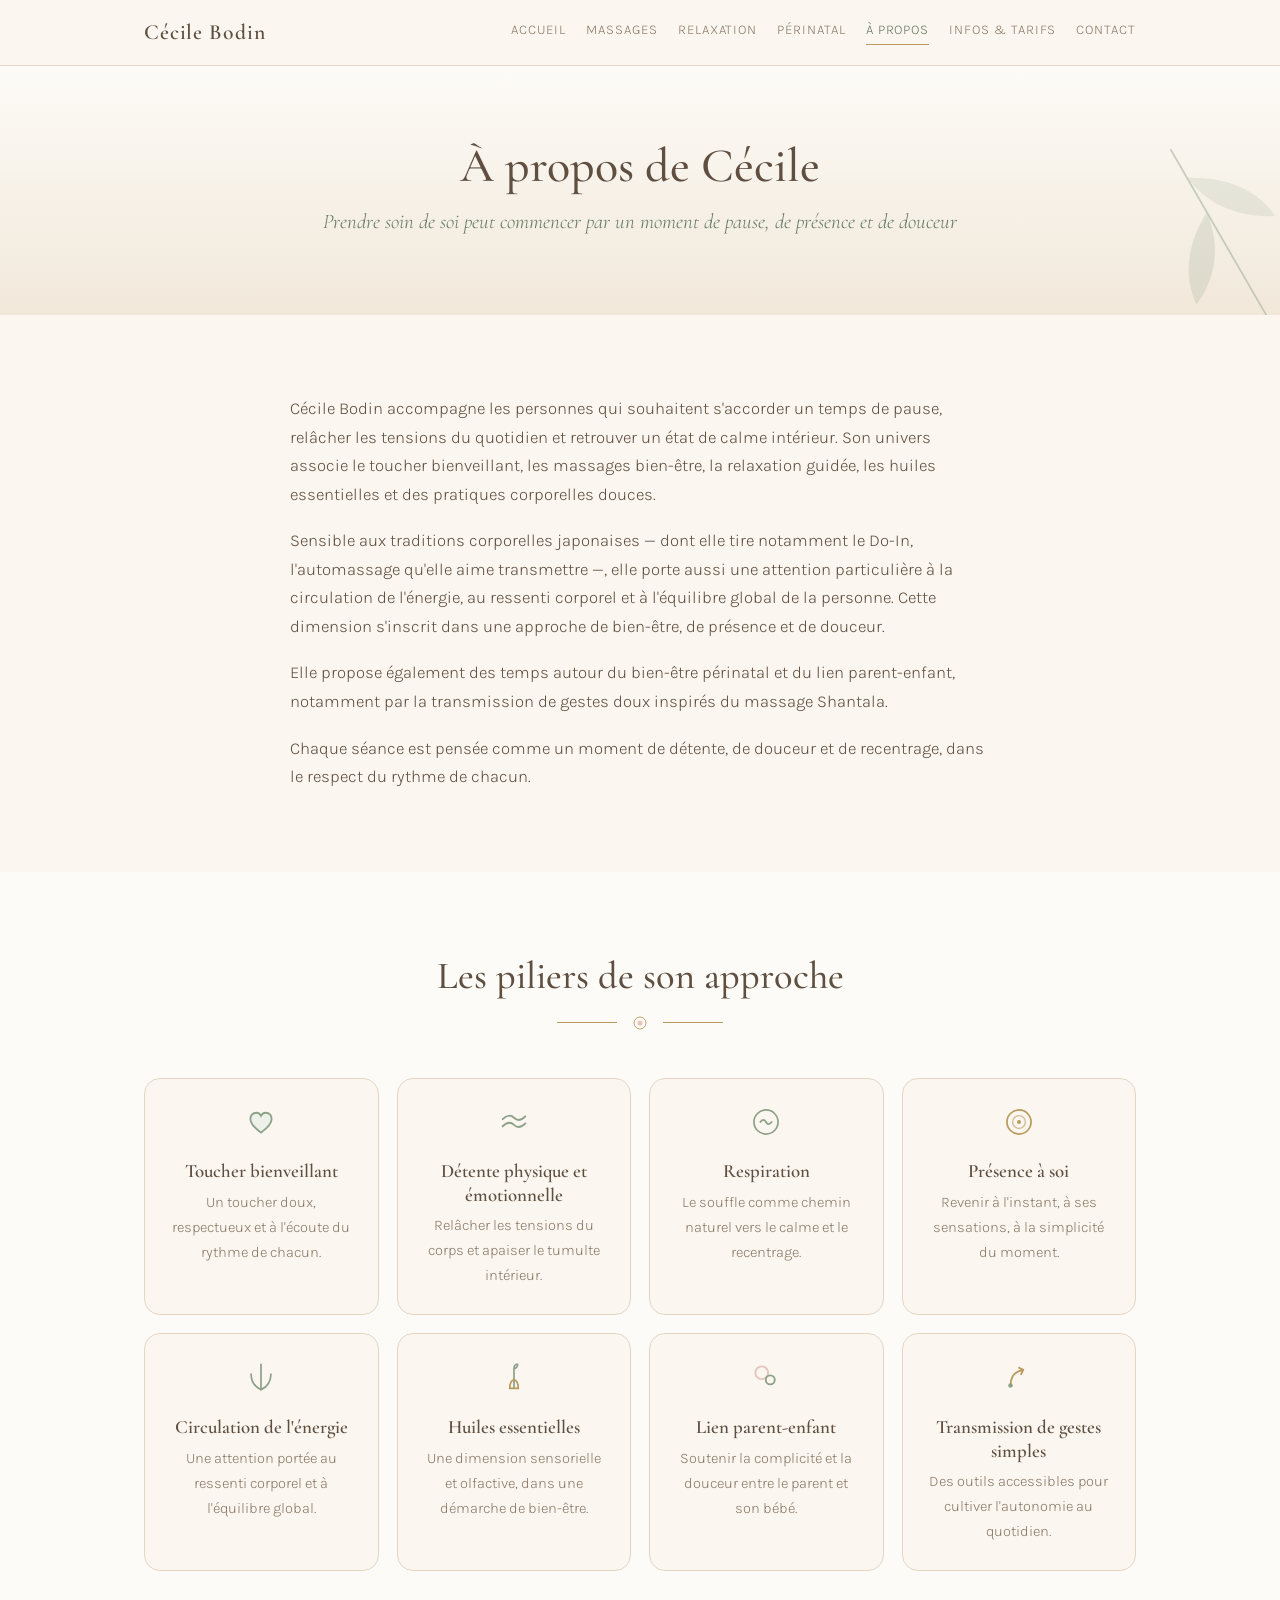
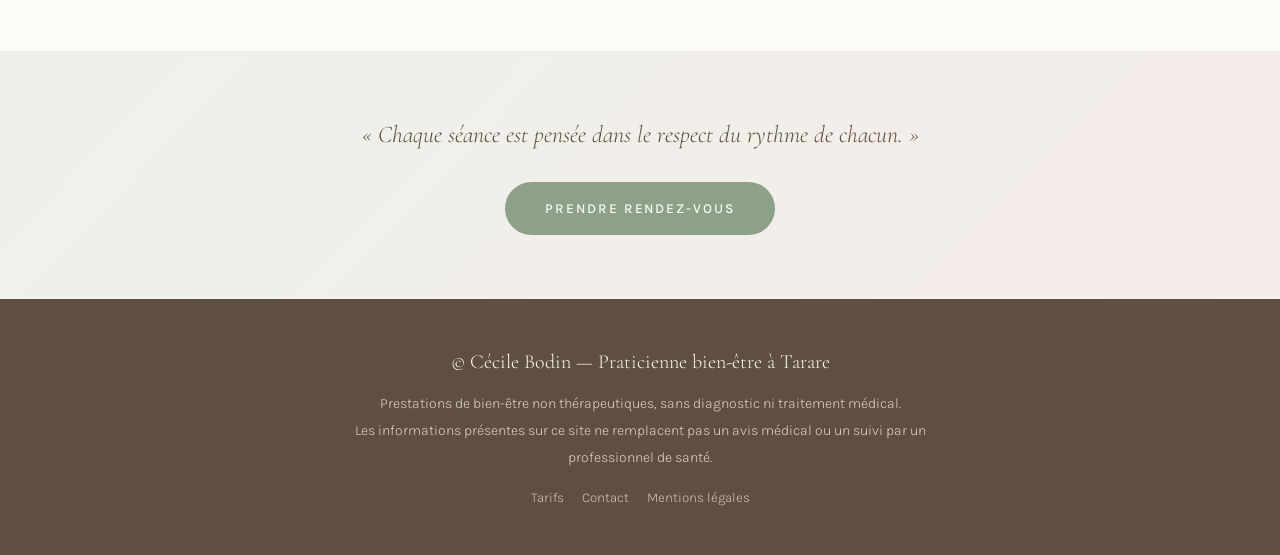
==== a-propos.html @ d6a2f000 "Passage en multipage : prestations détaillées, tarifs, FAQ, mentions légales, SEO 7 pages + mentions" ====
<!DOCTYPE html>
<html lang="fr">
<head>
<meta charset="UTF-8">
<meta name="viewport" content="width=device-width, initial-scale=1.0">
<title>À propos de Cécile Bodin — Praticienne bien-être à Tarare</title>
<meta name="description" content="Découvrez l'approche de Cécile Bodin, praticienne bien-être à Tarare : toucher bienveillant, respiration, présence à soi, traditions corporelles japonaises et transmission de gestes simples.">
<link rel="canonical" href="https://conscienceetpresence.github.io/cecile-bodin/a-propos.html">
<meta property="og:type" content="website">
<meta property="og:title" content="À propos de Cécile Bodin — Praticienne bien-être à Tarare">
<meta property="og:description" content="Une approche du bien-être fondée sur le toucher bienveillant, la respiration, la présence à soi et la transmission de gestes simples.">
<meta property="og:url" content="https://conscienceetpresence.github.io/cecile-bodin/a-propos.html">
<meta property="og:locale" content="fr_FR">
<link rel="icon" type="image/svg+xml" href="assets/favicon.svg">
<link rel="preconnect" href="https://fonts.googleapis.com">
<link rel="preconnect" href="https://fonts.gstatic.com" crossorigin>
<link href="https://fonts.googleapis.com/css2?family=Cormorant+Garamond:ital,wght@0,400;0,500;0,600;1,400&family=Karla:wght@300;400;500;600&display=swap" rel="stylesheet">
<link rel="stylesheet" href="assets/style.css">
</head>
<body>

<nav class="principale">
  <div class="nav-inner">
    <a class="nav-nom" href="index.html">Cécile Bodin</a>
    <div class="nav-liens">
      <a href="index.html">Accueil</a>
      <a href="massages.html">Massages</a>
      <a href="relaxation.html">Relaxation</a>
      <a href="perinatal.html">Périnatal</a>
      <a href="a-propos.html" class="actif">À propos</a>
      <a href="infos-pratiques.html">Infos &amp; tarifs</a>
      <a href="contact.html">Contact</a>
    </div>
  </div>
</nav>

<div class="page-hero">
  <svg class="feuille" style="right:-50px; bottom:-30px; transform:rotate(150deg);" width="220" height="220" viewBox="0 0 100 100" fill="none" xmlns="http://www.w3.org/2000/svg">
    <path d="M50 95 C 50 60, 50 40, 50 5" stroke="#8CA187" stroke-width="0.8"/>
    <path d="M50 80 C 35 72, 25 60, 24 45 C 38 52, 48 64, 50 80 Z" fill="#8CA187" opacity="0.35"/>
    <path d="M50 62 C 65 54, 74 42, 75 28 C 61 34, 52 46, 50 62 Z" fill="#8CA187" opacity="0.45"/>
  </svg>
  <h1>À propos de Cécile</h1>
  <p class="sous-titre">Prendre soin de soi peut commencer par un moment de pause, de présence et de douceur</p>
</div>

<section>
  <div class="conteneur">
    <div class="prose">
      <p>Cécile Bodin accompagne les personnes qui souhaitent s'accorder un temps de pause, relâcher les tensions du quotidien et retrouver un état de calme intérieur. Son univers associe le toucher bienveillant, les massages bien-être, la relaxation guidée, les huiles essentielles et des pratiques corporelles douces.</p>
      <p>Sensible aux traditions corporelles japonaises — dont elle tire notamment le Do-In, l'automassage qu'elle aime transmettre —, elle porte aussi une attention particulière à la circulation de l'énergie, au ressenti corporel et à l'équilibre global de la personne. Cette dimension s'inscrit dans une approche de bien-être, de présence et de douceur.</p>
      <p>Elle propose également des temps autour du bien-être périnatal et du lien parent-enfant, notamment par la transmission de gestes doux inspirés du massage Shantala.</p>
      <p>Chaque séance est pensée comme un moment de détente, de douceur et de recentrage, dans le respect du rythme de chacun.</p>
    </div>
  </div>
</section>

<section class="alterne">
  <div class="conteneur">
    <h2 class="titre-section">Les piliers de son approche</h2>
    <div class="separateur">
      <svg width="18" height="18" viewBox="0 0 24 24" fill="none"><circle cx="12" cy="12" r="8" stroke="#B99A5B" stroke-width="1.2"/><circle cx="12" cy="12" r="3.5" fill="#E5C6C0"/></svg>
    </div>
    <div class="piliers">
      <div class="pilier">
        <svg width="34" height="34" viewBox="0 0 24 24" fill="none"><path d="M12 19.5 C 8 16.5, 4.5 13.5, 4.5 9.8 C 4.5 7.2, 6.4 5.5, 8.6 5.5 C 10 5.5, 11.3 6.3, 12 7.6 C 12.7 6.3, 14 5.5, 15.4 5.5 C 17.6 5.5, 19.5 7.2, 19.5 9.8 C 19.5 13.5, 16 16.5, 12 19.5 Z" stroke="#8CA187" stroke-width="1.3" fill="#EDF1EA"/></svg>
        <h3>Toucher bienveillant</h3>
        <p>Un toucher doux, respectueux et à l'écoute du rythme de chacun.</p>
      </div>
      <div class="pilier">
        <svg width="34" height="34" viewBox="0 0 24 24" fill="none"><path d="M4 15 C 7 12, 10 12, 12 14 C 14 16, 17 16, 20 13 M4 10 C 7 7, 10 7, 12 9 C 14 11, 17 11, 20 8" stroke="#8CA187" stroke-width="1.3" stroke-linecap="round"/></svg>
        <h3>Détente physique et émotionnelle</h3>
        <p>Relâcher les tensions du corps et apaiser le tumulte intérieur.</p>
      </div>
      <div class="pilier">
        <svg width="34" height="34" viewBox="0 0 24 24" fill="none"><circle cx="12" cy="12" r="8.5" stroke="#8CA187" stroke-width="1.2"/><path d="M8 12 C 9.5 10, 11 10, 12 12 C 13 14, 14.5 14, 16 12" stroke="#8CA187" stroke-width="1.2" stroke-linecap="round"/></svg>
        <h3>Respiration</h3>
        <p>Le souffle comme chemin naturel vers le calme et le recentrage.</p>
      </div>
      <div class="pilier">
        <svg width="34" height="34" viewBox="0 0 24 24" fill="none"><circle cx="12" cy="12" r="8.5" stroke="#B99A5B" stroke-width="1.2"/><circle cx="12" cy="12" r="4.5" stroke="#B99A5B" stroke-width="1" opacity="0.6"/><circle cx="12" cy="12" r="1.4" fill="#B99A5B"/></svg>
        <h3>Présence à soi</h3>
        <p>Revenir à l'instant, à ses sensations, à la simplicité du moment.</p>
      </div>
      <div class="pilier">
        <svg width="34" height="34" viewBox="0 0 24 24" fill="none"><path d="M12 3 C 12 8, 12 16, 12 21 M12 21 C 8 19, 5 15, 5 10 M12 21 C 16 19, 19 15, 19 10" stroke="#8CA187" stroke-width="1.2" stroke-linecap="round"/></svg>
        <h3>Circulation de l'énergie</h3>
        <p>Une attention portée au ressenti corporel et à l'équilibre global.</p>
      </div>
      <div class="pilier">
        <svg width="34" height="34" viewBox="0 0 24 24" fill="none"><path d="M12 20 C 12 14, 12 9, 12 6 M12 6 C 12 4, 13 3, 14.5 3 C 14.5 5, 13.5 6, 12 6 Z" stroke="#8CA187" stroke-width="1.2" fill="#EDF1EA"/><path d="M9 20 C 9 16.5, 10.3 14, 12 14 C 13.7 14, 15 16.5, 15 20 Z" stroke="#B99A5B" stroke-width="1.2" fill="none"/></svg>
        <h3>Huiles essentielles</h3>
        <p>Une dimension sensorielle et olfactive, dans une démarche de bien-être.</p>
      </div>
      <div class="pilier">
        <svg width="34" height="34" viewBox="0 0 24 24" fill="none"><circle cx="9" cy="9" r="4.5" stroke="#E5C6C0" stroke-width="1.4"/><circle cx="15" cy="14" r="3.2" stroke="#8CA187" stroke-width="1.3"/></svg>
        <h3>Lien parent-enfant</h3>
        <p>Soutenir la complicité et la douceur entre le parent et son bébé.</p>
      </div>
      <div class="pilier">
        <svg width="34" height="34" viewBox="0 0 24 24" fill="none"><path d="M6 18 C 6 12, 9 8, 15 7 M15 7 L 12 5.5 M15 7 L 13.5 10" stroke="#B99A5B" stroke-width="1.3" stroke-linecap="round" stroke-linejoin="round"/><circle cx="6" cy="18" r="1.6" fill="#8CA187"/></svg>
        <h3>Transmission de gestes simples</h3>
        <p>Des outils accessibles pour cultiver l'autonomie au quotidien.</p>
      </div>
    </div>
  </div>
</section>

<div class="bandeau-appel">
  <p>« Chaque séance est pensée dans le respect du rythme de chacun. »</p>
  <a class="bouton" href="contact.html">Prendre rendez-vous</a>
</div>

<footer>
  <p class="footer-nom">© Cécile Bodin — Praticienne bien-être à Tarare</p>
  <p class="mention">
    Prestations de bien-être non thérapeutiques, sans diagnostic ni traitement médical.<br>
    Les informations présentes sur ce site ne remplacent pas un avis médical ou un suivi par un professionnel de santé.
  </p>
  <nav class="pied">
    <a href="infos-pratiques.html">Tarifs</a>
    <a href="contact.html">Contact</a>
    <a href="mentions-legales.html">Mentions légales</a>
  </nav>
</footer>

</body>
</html>
---- assets/style.css ----
:root {
  --ivoire: #FBF7F0;
  --beige: #F1E8DA;
  --beige-fonce: #E4D6C2;
  --sauge: #8CA187;
  --sauge-fonce: #64785F;
  --sauge-pale: #EDF1EA;
  --rose: #E5C6C0;
  --rose-pale: #F6ECEA;
  --dore: #B99A5B;
  --brun: #5F4F41;
  --brun-clair: #8A7967;
  --blanc-casse: #FDFBF7;
}

* { margin: 0; padding: 0; box-sizing: border-box; }

html { scroll-behavior: smooth; }

body {
  font-family: 'Karla', sans-serif;
  font-weight: 300;
  color: var(--brun);
  background: var(--ivoire);
  line-height: 1.7;
  font-size: 1.05rem;
}

h1, h2, h3 {
  font-family: 'Cormorant Garamond', serif;
  font-weight: 500;
  color: var(--brun);
  line-height: 1.25;
}

a { color: var(--sauge-fonce); }

.conteneur {
  max-width: 1040px;
  margin: 0 auto;
  padding: 0 24px;
}

/* ---------- Navigation ---------- */
nav.principale {
  position: sticky;
  top: 0;
  z-index: 50;
  background: rgba(251, 247, 240, 0.94);
  backdrop-filter: blur(8px);
  border-bottom: 1px solid var(--beige-fonce);
}
.nav-inner {
  max-width: 1040px;
  margin: 0 auto;
  padding: 14px 24px;
  display: flex;
  align-items: center;
  justify-content: space-between;
  flex-wrap: wrap;
  gap: 8px;
}
.nav-nom {
  font-family: 'Cormorant Garamond', serif;
  font-size: 1.35rem;
  font-weight: 600;
  letter-spacing: 0.04em;
  color: var(--brun);
  text-decoration: none;
}
.nav-liens { display: flex; gap: 20px; flex-wrap: wrap; }
.nav-liens a {
  text-decoration: none;
  color: var(--brun-clair);
  font-size: 0.84rem;
  letter-spacing: 0.07em;
  text-transform: uppercase;
  transition: color 0.25s;
  padding-bottom: 2px;
}
.nav-liens a:hover { color: var(--sauge-fonce); }
.nav-liens a.actif {
  color: var(--sauge-fonce);
  border-bottom: 1px solid var(--dore);
}

/* ---------- Bandeau de page ---------- */
.page-hero {
  position: relative;
  text-align: center;
  padding: 70px 24px 76px;
  background: linear-gradient(180deg, var(--blanc-casse) 0%, var(--beige) 100%);
  overflow: hidden;
}
.page-hero .feuille { position: absolute; opacity: 0.45; pointer-events: none; }
.page-hero h1 { font-size: clamp(2.1rem, 5vw, 3rem); margin-bottom: 8px; }
.page-hero .sous-titre {
  font-family: 'Cormorant Garamond', serif;
  font-style: italic;
  font-size: 1.3rem;
  color: var(--sauge-fonce);
  max-width: 640px;
  margin: 0 auto;
}

/* ---------- Accueil ---------- */
header.accueil {
  position: relative;
  text-align: center;
  padding: 100px 24px 110px;
  background: linear-gradient(180deg, var(--blanc-casse) 0%, var(--beige) 100%);
  overflow: hidden;
}
.accueil .feuille { position: absolute; opacity: 0.5; pointer-events: none; }
.feuille-gauche { top: 30px; left: -40px; transform: rotate(-15deg); }
.feuille-droite { bottom: -20px; right: -50px; transform: rotate(160deg); }
.surtitre {
  font-size: 0.85rem;
  letter-spacing: 0.32em;
  text-transform: uppercase;
  color: var(--dore);
  margin-bottom: 20px;
}
header.accueil h1 { font-size: clamp(2.6rem, 6vw, 4rem); margin-bottom: 10px; }
.accueil .sous-titre {
  font-family: 'Cormorant Garamond', serif;
  font-style: italic;
  font-size: 1.5rem;
  color: var(--sauge-fonce);
  margin-bottom: 26px;
}
.accroche { max-width: 560px; margin: 0 auto 16px; font-size: 1.12rem; color: var(--brun-clair); }
.signature {
  font-family: 'Cormorant Garamond', serif;
  font-style: italic;
  font-size: 1.25rem;
  color: var(--dore);
  margin-bottom: 40px;
}

/* ---------- Boutons ---------- */
.bouton {
  display: inline-block;
  background: var(--sauge);
  color: var(--blanc-casse);
  text-decoration: none;
  padding: 15px 40px;
  border-radius: 40px;
  letter-spacing: 0.14em;
  text-transform: uppercase;
  font-size: 0.85rem;
  font-weight: 500;
  transition: background 0.25s, transform 0.25s;
}
.bouton:hover { background: var(--sauge-fonce); transform: translateY(-2px); }
.bouton-secondaire {
  background: transparent;
  color: var(--sauge-fonce);
  border: 1px solid var(--sauge);
}
.bouton-secondaire:hover { background: var(--sauge-pale); }

/* ---------- Sections ---------- */
section { padding: 80px 0; }
section.alterne { background: var(--blanc-casse); }
section.fond-sauge { background: var(--sauge-pale); }
section.fond-perinatal { background: linear-gradient(135deg, var(--rose-pale) 0%, var(--sauge-pale) 100%); }

.titre-section { text-align: center; margin-bottom: 14px; font-size: clamp(1.9rem, 4vw, 2.4rem); }
.separateur { display: flex; align-items: center; justify-content: center; gap: 14px; margin: 0 auto 46px; }
.separateur::before, .separateur::after {
  content: ""; display: block; width: 60px; height: 1px; background: var(--dore);
}

.texte-central { max-width: 700px; margin: 0 auto; text-align: center; }
.texte-central p + p { margin-top: 18px; }
.prose { max-width: 700px; margin: 0 auto; }
.prose p + p { margin-top: 18px; }
.prose h3 { font-size: 1.5rem; margin: 34px 0 10px; font-weight: 600; }

/* ---------- Cartes ---------- */
.grille {
  display: grid;
  grid-template-columns: repeat(auto-fit, minmax(290px, 1fr));
  gap: 26px;
  margin-top: 10px;
}
.carte {
  background: var(--blanc-casse);
  border: 1px solid var(--beige-fonce);
  border-radius: 20px;
  padding: 34px 30px;
  position: relative;
  overflow: hidden;
  transition: transform 0.25s, box-shadow 0.25s;
}
section.alterne .carte, section.fond-sauge .carte { background: var(--ivoire); }
section.fond-perinatal .carte { background: rgba(253, 251, 247, 0.85); }
.carte:hover { transform: translateY(-4px); box-shadow: 0 14px 34px rgba(95, 79, 65, 0.1); }
.carte::before {
  content: "";
  position: absolute;
  top: 0; left: 0; right: 0;
  height: 4px;
  background: linear-gradient(90deg, var(--sauge), var(--rose), var(--dore));
  opacity: 0.7;
}
.carte h3 { font-size: 1.42rem; font-weight: 600; margin-bottom: 12px; }
.carte > p { color: var(--brun-clair); font-size: 0.97rem; margin-bottom: 16px; }
.carte ul { list-style: none; }
.carte li {
  padding: 7px 0 7px 26px;
  position: relative;
  font-size: 0.97rem;
  border-bottom: 1px dashed var(--beige-fonce);
}
.carte li:last-child { border-bottom: none; }
.carte li::before {
  content: "";
  position: absolute;
  left: 4px; top: 16px;
  width: 8px; height: 8px;
  border-radius: 50% 0 50% 50%;
  background: var(--sauge);
  transform: rotate(45deg);
}
.note-carte {
  margin-top: 16px;
  padding-top: 13px;
  border-top: 1px solid var(--beige-fonce);
  font-size: 0.85rem;
  font-style: italic;
  color: var(--brun-clair);
}

/* Cartes-liens de l'accueil */
a.carte-lien { text-decoration: none; display: block; color: inherit; }
a.carte-lien .aller {
  display: inline-block;
  margin-top: 14px;
  font-size: 0.82rem;
  letter-spacing: 0.1em;
  text-transform: uppercase;
  color: var(--dore);
}
a.carte-lien:hover .aller { color: var(--sauge-fonce); }

/* ---------- Piliers ---------- */
.piliers {
  display: grid;
  grid-template-columns: repeat(auto-fit, minmax(210px, 1fr));
  gap: 18px;
  margin-top: 46px;
}
.pilier {
  background: var(--blanc-casse);
  border: 1px solid var(--beige-fonce);
  border-radius: 16px;
  padding: 26px 22px;
  text-align: center;
  transition: transform 0.25s, box-shadow 0.25s;
}
section.alterne .pilier { background: var(--ivoire); }
.pilier:hover { transform: translateY(-4px); box-shadow: 0 10px 28px rgba(95, 79, 65, 0.08); }
.pilier svg { margin-bottom: 12px; }
.pilier h3 { font-size: 1.18rem; margin-bottom: 6px; font-weight: 600; }
.pilier p { font-size: 0.92rem; color: var(--brun-clair); }

/* ---------- Prestation détaillée ---------- */
.prestation-detail {
  display: grid;
  grid-template-columns: 1fr auto;
  gap: 8px 28px;
  align-items: start;
  background: var(--blanc-casse);
  border: 1px solid var(--beige-fonce);
  border-radius: 20px;
  padding: 32px 34px;
  margin-bottom: 22px;
}
section.alterne .prestation-detail { background: var(--ivoire); }
.prestation-detail h3 { font-size: 1.45rem; font-weight: 600; grid-column: 1; }
.prestation-detail .duree-prix {
  grid-column: 2;
  grid-row: 1 / span 2;
  text-align: right;
  white-space: nowrap;
}
.prestation-detail .duree {
  display: block;
  font-size: 0.85rem;
  letter-spacing: 0.08em;
  text-transform: uppercase;
  color: var(--brun-clair);
}
.prestation-detail .prix {
  display: block;
  font-family: 'Cormorant Garamond', serif;
  font-size: 1.7rem;
  font-weight: 600;
  color: var(--dore);
}
.prestation-detail p { grid-column: 1; color: var(--brun-clair); font-size: 0.98rem; }
@media (max-width: 560px) {
  .prestation-detail { grid-template-columns: 1fr; }
  .prestation-detail .duree-prix { grid-column: 1; grid-row: auto; text-align: left; }
}

/* ---------- Tableaux de tarifs ---------- */
.tableau-tarifs {
  width: 100%;
  border-collapse: collapse;
  background: var(--blanc-casse);
  border: 1px solid var(--beige-fonce);
  border-radius: 16px;
  overflow: hidden;
  margin: 10px 0 34px;
}
.tableau-tarifs caption {
  font-family: 'Cormorant Garamond', serif;
  font-size: 1.45rem;
  font-weight: 600;
  text-align: left;
  padding: 0 4px 12px;
  color: var(--brun);
}
.tableau-tarifs th, .tableau-tarifs td {
  padding: 13px 18px;
  text-align: left;
  border-bottom: 1px dashed var(--beige-fonce);
  font-size: 0.98rem;
}
.tableau-tarifs tr:last-child td { border-bottom: none; }
.tableau-tarifs th {
  background: var(--sauge-pale);
  font-weight: 600;
  font-size: 0.82rem;
  letter-spacing: 0.1em;
  text-transform: uppercase;
  color: var(--sauge-fonce);
  border-bottom: 1px solid var(--beige-fonce);
}
.tableau-tarifs td.prix-cell {
  font-family: 'Cormorant Garamond', serif;
  font-size: 1.25rem;
  font-weight: 600;
  color: var(--dore);
  white-space: nowrap;
  text-align: right;
}
.tableau-tarifs td.duree-cell { color: var(--brun-clair); white-space: nowrap; }

/* ---------- FAQ ---------- */
.faq { max-width: 760px; margin: 0 auto; }
.faq details {
  background: var(--blanc-casse);
  border: 1px solid var(--beige-fonce);
  border-radius: 14px;
  margin-bottom: 14px;
  padding: 0;
}
.faq summary {
  cursor: pointer;
  padding: 18px 24px;
  font-family: 'Cormorant Garamond', serif;
  font-size: 1.25rem;
  font-weight: 600;
  list-style: none;
  position: relative;
}
.faq summary::-webkit-details-marker { display: none; }
.faq summary::after {
  content: "+";
  position: absolute;
  right: 22px; top: 50%;
  transform: translateY(-50%);
  color: var(--dore);
  font-size: 1.4rem;
  font-family: 'Karla', sans-serif;
  font-weight: 300;
}
.faq details[open] summary::after { content: "–"; }
.faq details p { padding: 0 24px 20px; color: var(--brun-clair); font-size: 0.98rem; }
.faq details p + p { padding-top: 0; margin-top: -8px; }

/* ---------- Encadrés ---------- */
.encadre-doux {
  max-width: 700px;
  margin: 40px auto 0;
  background: var(--blanc-casse);
  border-left: 3px solid var(--rose);
  border-radius: 0 14px 14px 0;
  padding: 22px 28px;
  font-size: 0.95rem;
  font-style: italic;
  color: var(--brun-clair);
}
.encadre-note {
  max-width: 700px;
  margin: 34px auto 0;
  background: var(--sauge-pale);
  border-left: 3px solid var(--sauge);
  border-radius: 0 14px 14px 0;
  padding: 20px 26px;
  font-size: 0.92rem;
  color: var(--brun-clair);
}

/* ---------- Informations importantes ---------- */
.bloc-infos {
  max-width: 700px;
  margin: 0 auto;
  background: var(--blanc-casse);
  border: 1px solid var(--beige-fonce);
  border-radius: 20px;
  padding: 42px 40px;
}
.bloc-infos p { padding-left: 28px; position: relative; }
.bloc-infos p + p { margin-top: 16px; }
.bloc-infos p::before {
  content: "";
  position: absolute;
  left: 0; top: 11px;
  width: 12px; height: 1.5px;
  background: var(--dore);
}
@media (max-width: 640px) { .bloc-infos { padding: 30px 24px; } }

/* ---------- Contact ---------- */
.contact-bloc { text-align: center; max-width: 560px; margin: 0 auto; }
.contact-bloc .nom-contact { font-family: 'Cormorant Garamond', serif; font-size: 1.9rem; font-weight: 600; margin-bottom: 4px; }
.contact-bloc .role-contact {
  color: var(--sauge-fonce);
  font-style: italic;
  font-family: 'Cormorant Garamond', serif;
  font-size: 1.25rem;
  margin-bottom: 24px;
}
.contact-lignes {
  display: inline-block;
  text-align: left;
  background: var(--blanc-casse);
  border: 1px solid var(--beige-fonce);
  border-radius: 18px;
  padding: 30px 40px;
  margin-bottom: 30px;
}
.contact-lignes p { padding: 5px 0; }
.contact-lignes strong { font-weight: 600; color: var(--sauge-fonce); }

/* ---------- Bandeau appel ---------- */
.bandeau-appel {
  text-align: center;
  padding: 64px 24px;
  background: linear-gradient(135deg, var(--sauge-pale), var(--rose-pale));
}
.bandeau-appel p {
  font-family: 'Cormorant Garamond', serif;
  font-style: italic;
  font-size: 1.5rem;
  color: var(--brun);
  margin-bottom: 26px;
}

/* ---------- Pied de page ---------- */
footer {
  background: var(--brun);
  color: var(--beige);
  text-align: center;
  padding: 44px 24px;
  font-size: 0.88rem;
  line-height: 1.9;
}
footer .footer-nom {
  font-family: 'Cormorant Garamond', serif;
  font-size: 1.25rem;
  color: var(--ivoire);
  margin-bottom: 10px;
}
footer .mention { opacity: 0.85; max-width: 640px; margin: 0 auto 14px; }
footer nav.pied { display: flex; justify-content: center; gap: 18px; flex-wrap: wrap; }
footer nav.pied a { color: var(--beige); opacity: 0.75; text-decoration: none; font-size: 0.84rem; }
footer nav.pied a:hover { opacity: 1; text-decoration: underline; }

@media (max-width: 640px) {
  section { padding: 60px 0; }
  header.accueil { padding: 76px 20px 84px; }
  .page-hero { padding: 52px 20px 58px; }
  .nav-liens { gap: 12px; }
}
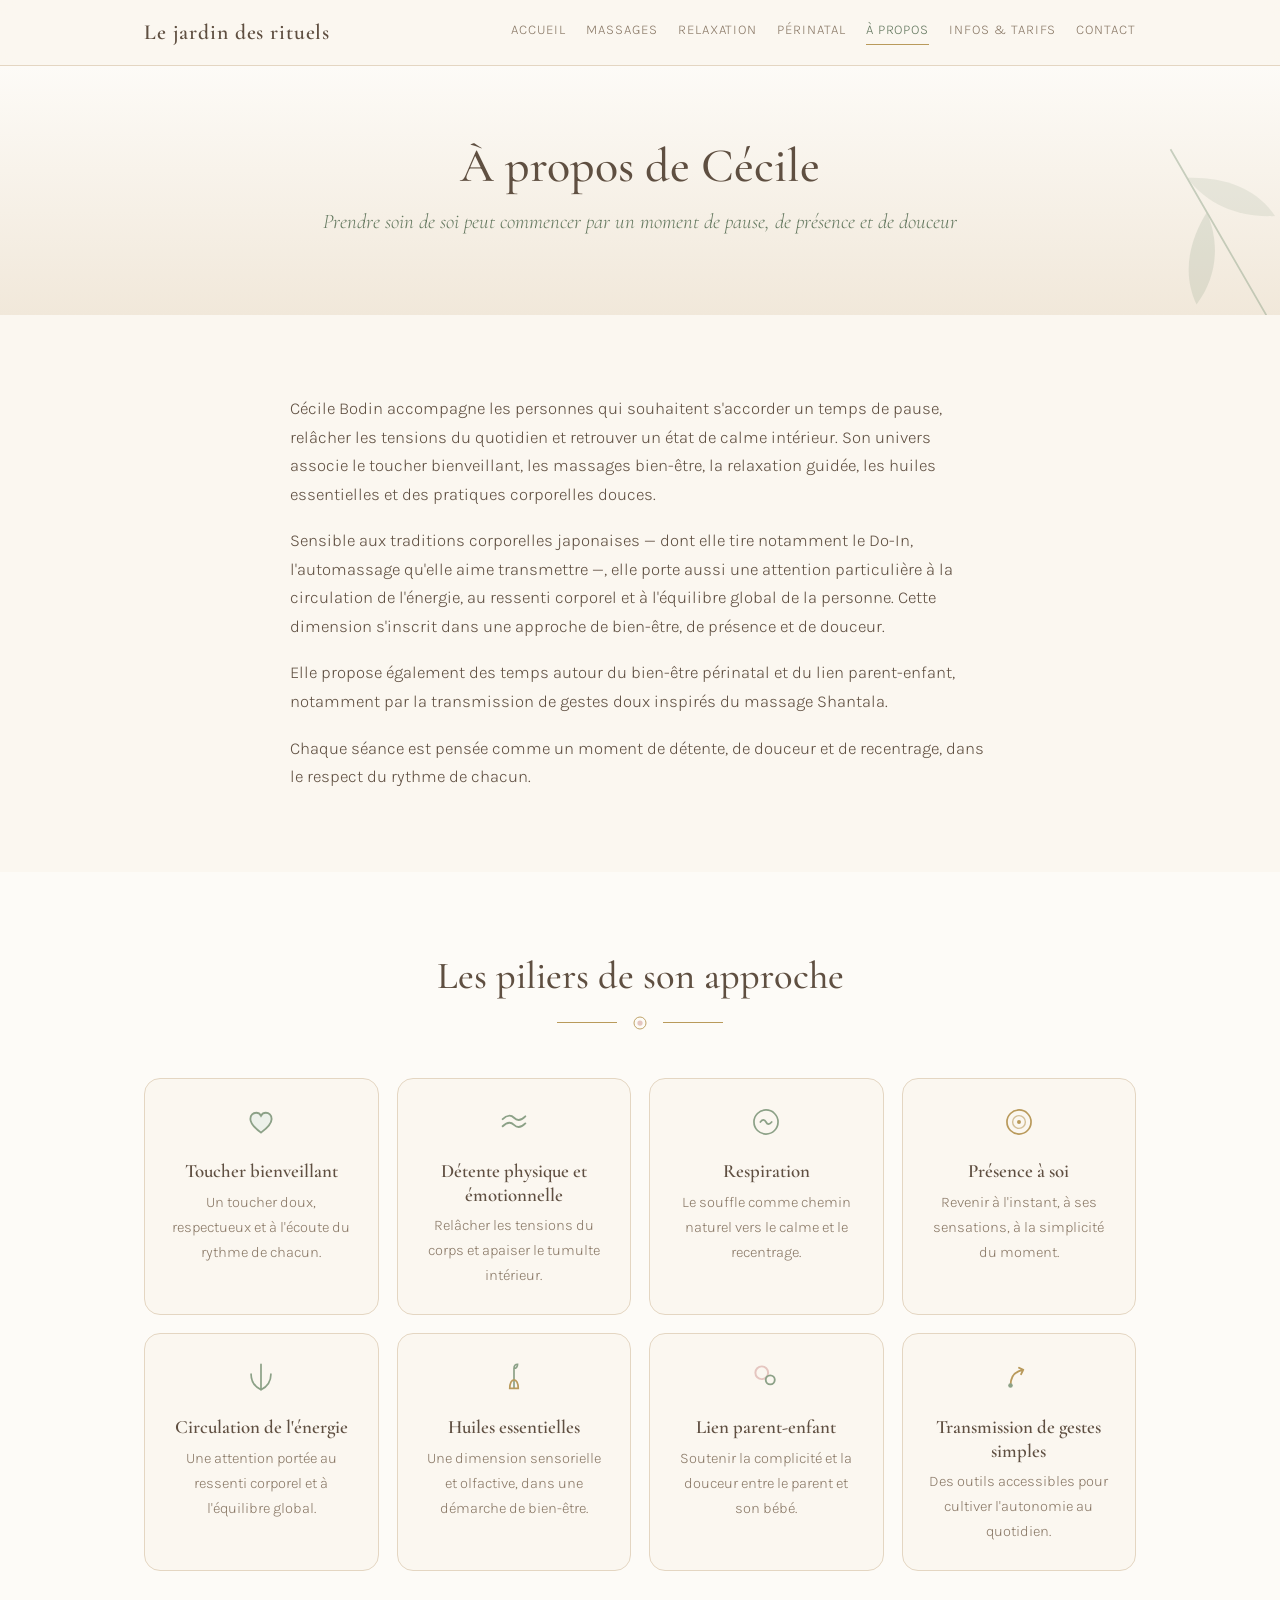
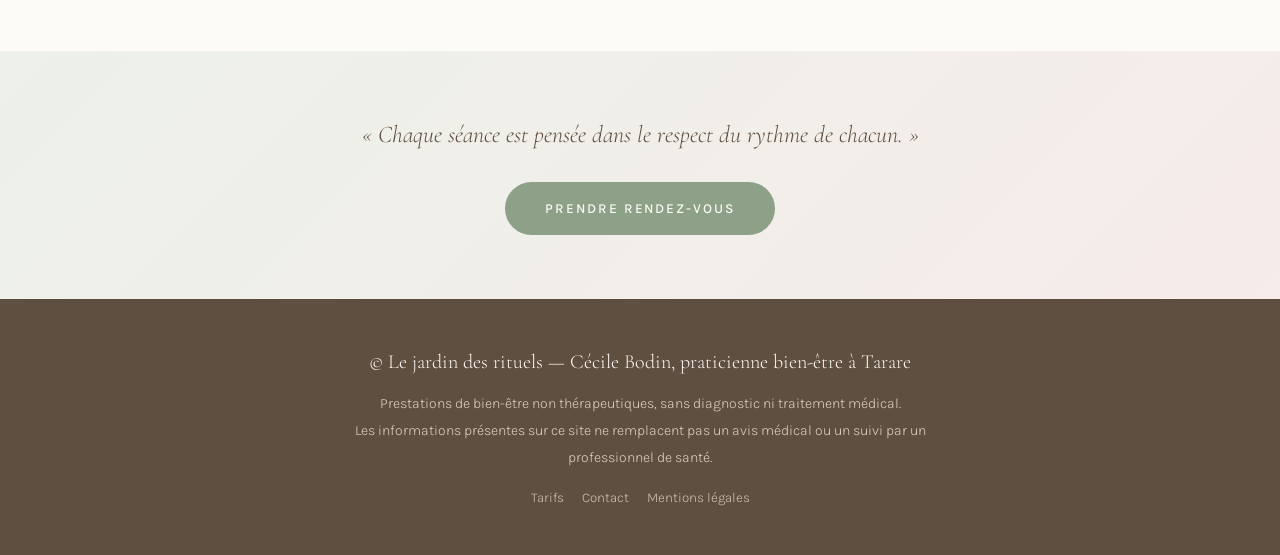
==== commit 341e8490: "Le site devient « Le jardin des rituels » (Cécile Bodin reste la praticienne) Co-Authored-By: Claude" ====
--- a/a-propos.html
+++ b/a-propos.html
@@ -3,13 +3,13 @@
 <head>
 <meta charset="UTF-8">
 <meta name="viewport" content="width=device-width, initial-scale=1.0">
-<title>À propos de Cécile Bodin — Praticienne bien-être à Tarare</title>
+<title>À propos de Cécile — Le jardin des rituels, bien-être à Tarare</title>
 <meta name="description" content="Découvrez l'approche de Cécile Bodin, praticienne bien-être à Tarare : toucher bienveillant, respiration, présence à soi, traditions corporelles japonaises et transmission de gestes simples.">
-<link rel="canonical" href="https://conscienceetpresence.github.io/cecile-bodin/a-propos.html">
+<link rel="canonical" href="https://conscienceetpresence.github.io/le-jardin-des-rituels/a-propos.html">
 <meta property="og:type" content="website">
-<meta property="og:title" content="À propos de Cécile Bodin — Praticienne bien-être à Tarare">
+<meta property="og:title" content="À propos de Cécile — Le jardin des rituels, bien-être à Tarare">
 <meta property="og:description" content="Une approche du bien-être fondée sur le toucher bienveillant, la respiration, la présence à soi et la transmission de gestes simples.">
-<meta property="og:url" content="https://conscienceetpresence.github.io/cecile-bodin/a-propos.html">
+<meta property="og:url" content="https://conscienceetpresence.github.io/le-jardin-des-rituels/a-propos.html">
 <meta property="og:locale" content="fr_FR">
 <link rel="icon" type="image/svg+xml" href="assets/favicon.svg">
 <link rel="preconnect" href="https://fonts.googleapis.com">
@@ -21,7 +21,7 @@
 
 <nav class="principale">
   <div class="nav-inner">
-    <a class="nav-nom" href="index.html">Cécile Bodin</a>
+    <a class="nav-nom" href="index.html">Le jardin des rituels</a>
     <div class="nav-liens">
       <a href="index.html">Accueil</a>
       <a href="massages.html">Massages</a>
@@ -112,7 +112,7 @@
 </div>
 
 <footer>
-  <p class="footer-nom">© Cécile Bodin — Praticienne bien-être à Tarare</p>
+  <p class="footer-nom">© Le jardin des rituels — Cécile Bodin, praticienne bien-être à Tarare</p>
   <p class="mention">
     Prestations de bien-être non thérapeutiques, sans diagnostic ni traitement médical.<br>
     Les informations présentes sur ce site ne remplacent pas un avis médical ou un suivi par un professionnel de santé.
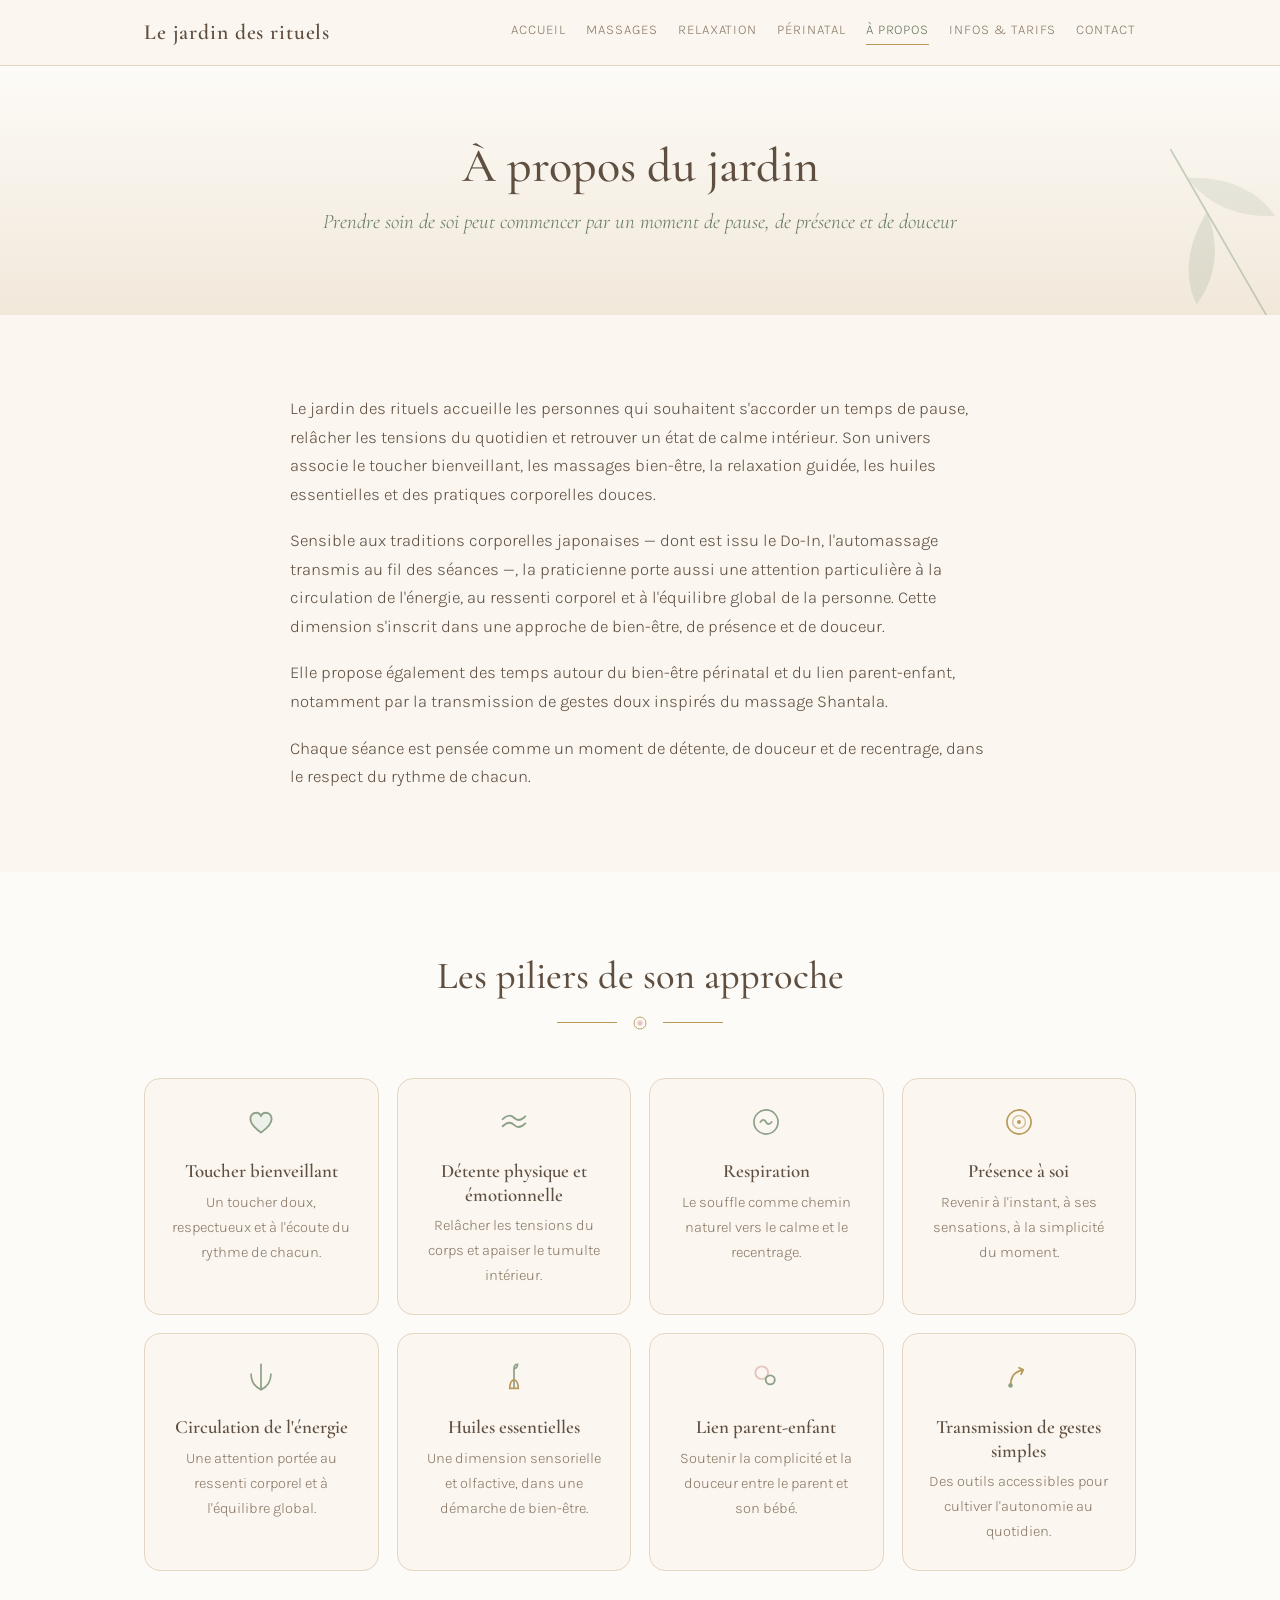
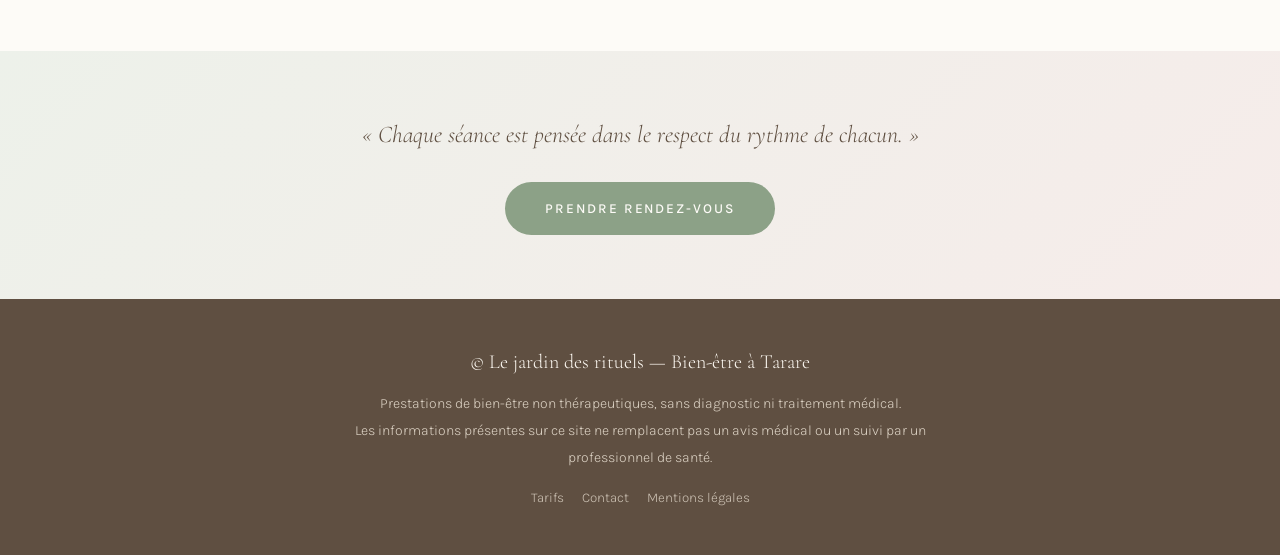
==== commit 0b46cff3: "Discrétion : le prénom de la praticienne n'apparaît plus que sur Contact (+ ligne éditeur des mentio" ====
--- a/a-propos.html
+++ b/a-propos.html
@@ -3,11 +3,11 @@
 <head>
 <meta charset="UTF-8">
 <meta name="viewport" content="width=device-width, initial-scale=1.0">
-<title>À propos de Cécile — Le jardin des rituels, bien-être à Tarare</title>
-<meta name="description" content="Découvrez l'approche de Cécile Bodin, praticienne bien-être à Tarare : toucher bienveillant, respiration, présence à soi, traditions corporelles japonaises et transmission de gestes simples.">
+<title>À propos — Le jardin des rituels, bien-être à Tarare</title>
+<meta name="description" content="L'approche du Jardin des rituels, espace bien-être à Tarare : toucher bienveillant, respiration, présence à soi, traditions corporelles japonaises et transmission de gestes simples.">
 <link rel="canonical" href="https://conscienceetpresence.github.io/le-jardin-des-rituels/a-propos.html">
 <meta property="og:type" content="website">
-<meta property="og:title" content="À propos de Cécile — Le jardin des rituels, bien-être à Tarare">
+<meta property="og:title" content="À propos — Le jardin des rituels, bien-être à Tarare">
 <meta property="og:description" content="Une approche du bien-être fondée sur le toucher bienveillant, la respiration, la présence à soi et la transmission de gestes simples.">
 <meta property="og:url" content="https://conscienceetpresence.github.io/le-jardin-des-rituels/a-propos.html">
 <meta property="og:locale" content="fr_FR">
@@ -40,15 +40,15 @@
     <path d="M50 80 C 35 72, 25 60, 24 45 C 38 52, 48 64, 50 80 Z" fill="#8CA187" opacity="0.35"/>
     <path d="M50 62 C 65 54, 74 42, 75 28 C 61 34, 52 46, 50 62 Z" fill="#8CA187" opacity="0.45"/>
   </svg>
-  <h1>À propos de Cécile</h1>
+  <h1>À propos du jardin</h1>
   <p class="sous-titre">Prendre soin de soi peut commencer par un moment de pause, de présence et de douceur</p>
 </div>
 
 <section>
   <div class="conteneur">
     <div class="prose">
-      <p>Cécile Bodin accompagne les personnes qui souhaitent s'accorder un temps de pause, relâcher les tensions du quotidien et retrouver un état de calme intérieur. Son univers associe le toucher bienveillant, les massages bien-être, la relaxation guidée, les huiles essentielles et des pratiques corporelles douces.</p>
-      <p>Sensible aux traditions corporelles japonaises — dont elle tire notamment le Do-In, l'automassage qu'elle aime transmettre —, elle porte aussi une attention particulière à la circulation de l'énergie, au ressenti corporel et à l'équilibre global de la personne. Cette dimension s'inscrit dans une approche de bien-être, de présence et de douceur.</p>
+      <p>Le jardin des rituels accueille les personnes qui souhaitent s'accorder un temps de pause, relâcher les tensions du quotidien et retrouver un état de calme intérieur. Son univers associe le toucher bienveillant, les massages bien-être, la relaxation guidée, les huiles essentielles et des pratiques corporelles douces.</p>
+      <p>Sensible aux traditions corporelles japonaises — dont est issu le Do-In, l'automassage transmis au fil des séances —, la praticienne porte aussi une attention particulière à la circulation de l'énergie, au ressenti corporel et à l'équilibre global de la personne. Cette dimension s'inscrit dans une approche de bien-être, de présence et de douceur.</p>
       <p>Elle propose également des temps autour du bien-être périnatal et du lien parent-enfant, notamment par la transmission de gestes doux inspirés du massage Shantala.</p>
       <p>Chaque séance est pensée comme un moment de détente, de douceur et de recentrage, dans le respect du rythme de chacun.</p>
     </div>
@@ -112,7 +112,7 @@
 </div>
 
 <footer>
-  <p class="footer-nom">© Le jardin des rituels — Cécile Bodin, praticienne bien-être à Tarare</p>
+  <p class="footer-nom">© Le jardin des rituels — Bien-être à Tarare</p>
   <p class="mention">
     Prestations de bien-être non thérapeutiques, sans diagnostic ni traitement médical.<br>
     Les informations présentes sur ce site ne remplacent pas un avis médical ou un suivi par un professionnel de santé.
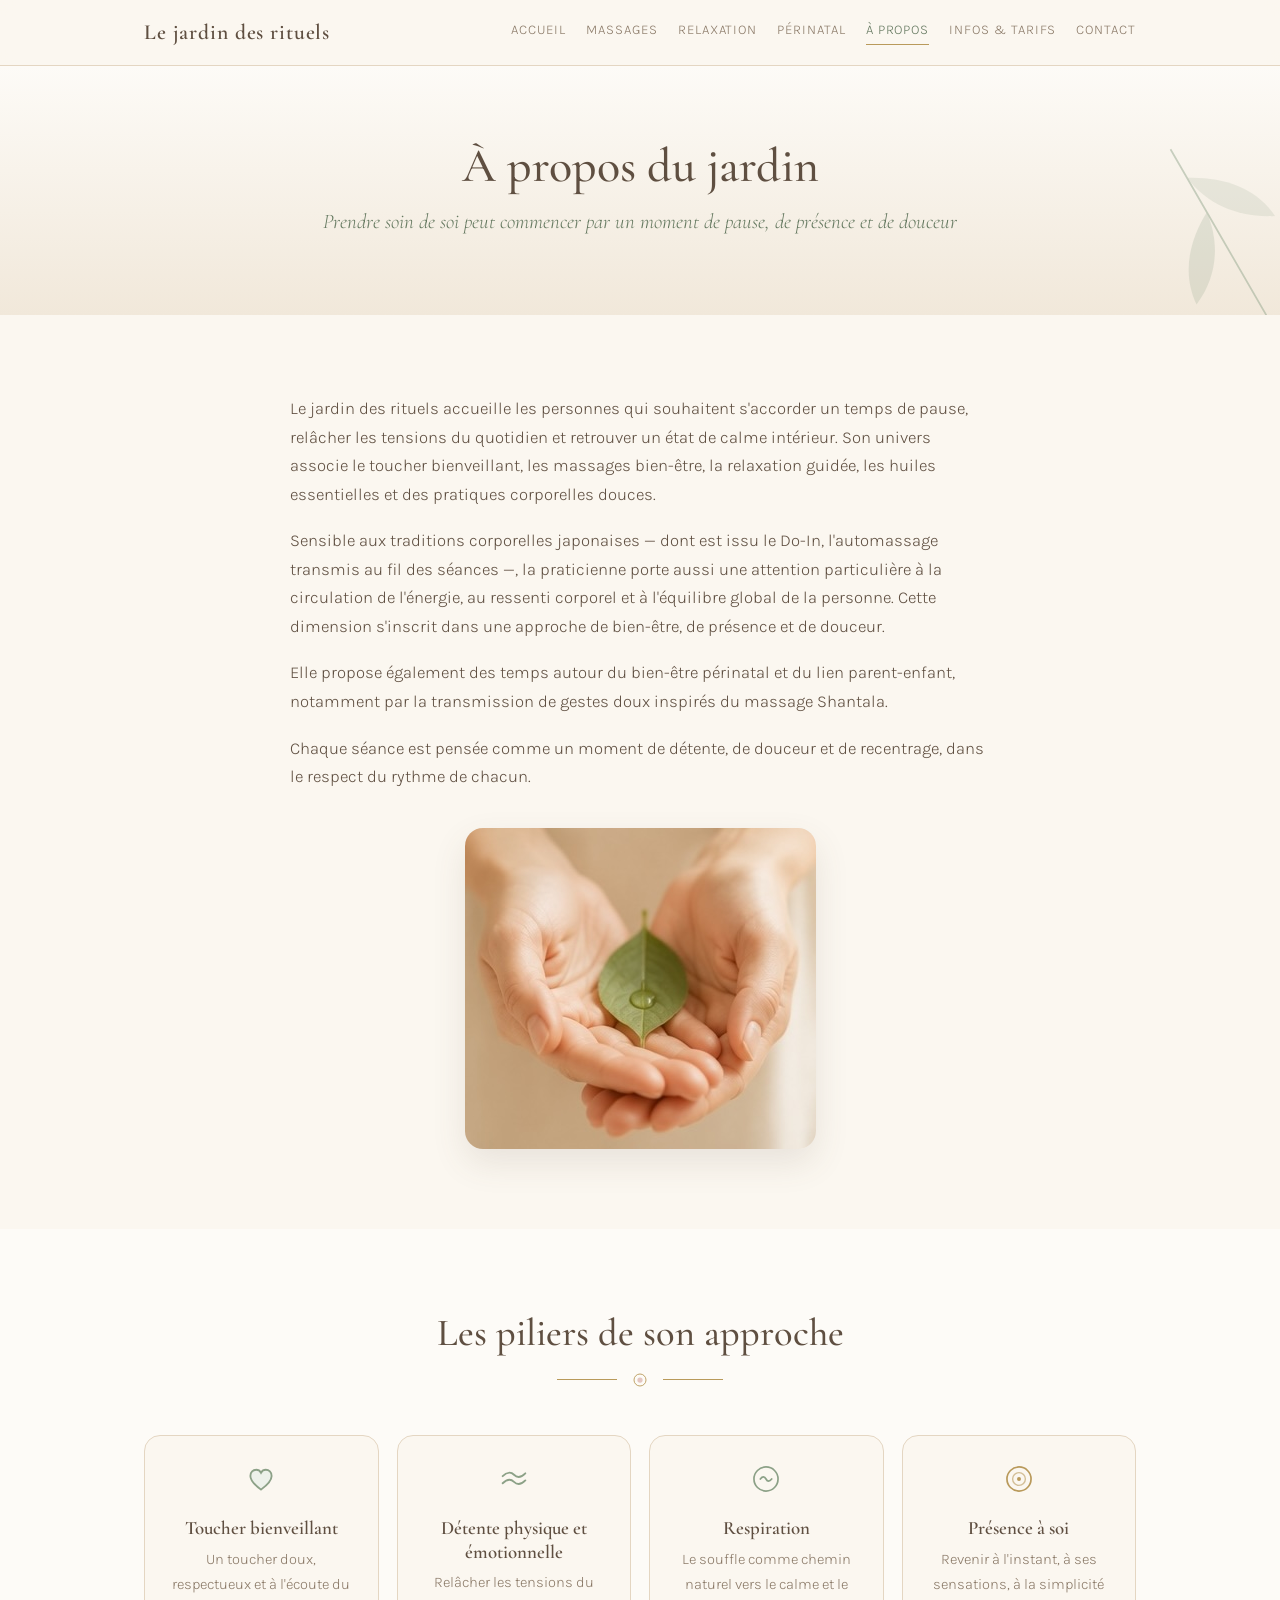
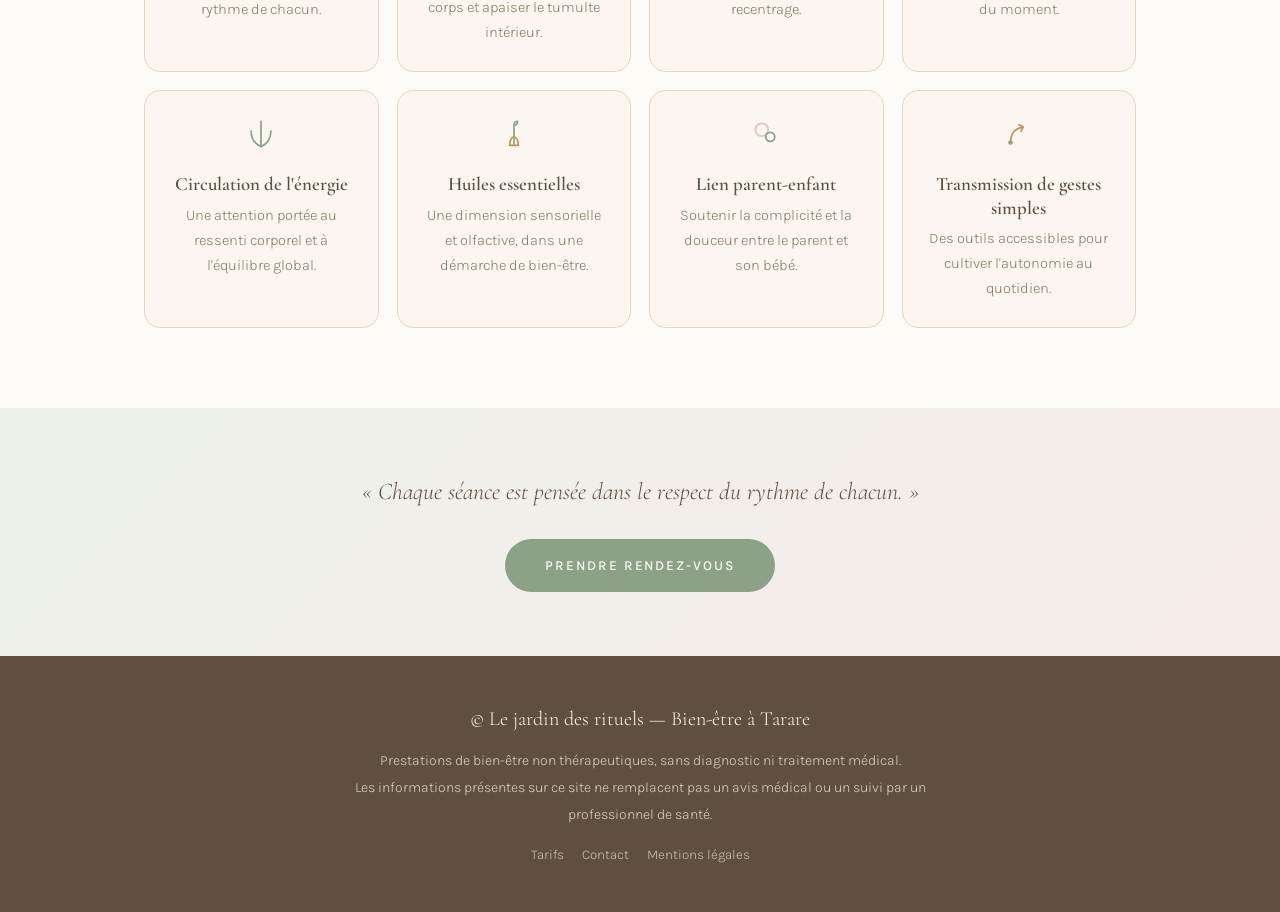
==== commit 299476a8: "Images d'ambiance sur les 5 pages (accueil, massages, relaxation, périnatal, à propos) Co-Authored-B" ====
--- a/a-propos.html
+++ b/a-propos.html
@@ -51,6 +51,9 @@
       <p>Sensible aux traditions corporelles japonaises — dont est issu le Do-In, l'automassage transmis au fil des séances —, la praticienne porte aussi une attention particulière à la circulation de l'énergie, au ressenti corporel et à l'équilibre global de la personne. Cette dimension s'inscrit dans une approche de bien-être, de présence et de douceur.</p>
       <p>Elle propose également des temps autour du bien-être périnatal et du lien parent-enfant, notamment par la transmission de gestes doux inspirés du massage Shantala.</p>
       <p>Chaque séance est pensée comme un moment de détente, de douceur et de recentrage, dans le respect du rythme de chacun.</p>
+    </div>
+    <div class="galerie">
+      <img src="assets/img/detail-nature.jpg" width="351" height="321" alt="Mains ouvertes en coupe tenant délicatement une feuille verte portant une goutte d'eau" loading="lazy">
     </div>
   </div>
 </section>
--- a/assets/style.css
+++ b/assets/style.css
@@ -488,3 +488,69 @@
   .page-hero { padding: 52px 20px 58px; }
   .nav-liens { gap: 12px; }
 }
+
+/* ---------- Encarts "pour mieux comprendre" ---------- */
+.savoir { max-width: 760px; margin: 0 auto; }
+.savoir .item {
+  border-left: 3px solid var(--dore);
+  background: var(--blanc-casse);
+  border-radius: 0 14px 14px 0;
+  padding: 18px 26px;
+  margin-bottom: 16px;
+}
+section.alterne .savoir .item { background: var(--ivoire); }
+.savoir .item h3 { font-size: 1.25rem; font-weight: 600; margin-bottom: 6px; }
+.savoir .item p { font-size: 0.95rem; color: var(--brun-clair); }
+
+/* ---------- Témoignages (activer quand de vrais avis existent) ---------- */
+.temoignages { display: grid; grid-template-columns: repeat(auto-fit, minmax(260px, 1fr)); gap: 20px; }
+.temoignage {
+  background: var(--blanc-casse);
+  border: 1px solid var(--beige-fonce);
+  border-radius: 18px;
+  padding: 26px 26px 20px;
+  position: relative;
+}
+.temoignage::before {
+  content: "“";
+  font-family: 'Cormorant Garamond', serif;
+  font-size: 3rem;
+  color: var(--dore);
+  line-height: 0;
+  position: absolute;
+  top: 26px; left: 20px;
+  opacity: .6;
+}
+.temoignage p { font-style: italic; font-size: .97rem; color: var(--brun-clair); padding-left: 18px; }
+.temoignage .auteur { margin-top: 12px; padding-left: 18px; font-style: normal; font-size: .85rem; color: var(--sauge-fonce); letter-spacing: .05em; }
+
+/* ---------- Images d'ambiance ---------- */
+.image-solo {
+  display: block;
+  margin: 36px auto 0;
+  max-width: 100%;
+  height: auto;
+  border-radius: 20px;
+  box-shadow: 0 16px 40px rgba(95, 79, 65, 0.14);
+}
+.galerie {
+  display: flex;
+  gap: 22px;
+  justify-content: center;
+  align-items: stretch;
+  flex-wrap: wrap;
+  max-width: 880px;
+  margin: 36px auto 0;
+}
+.galerie img {
+  border-radius: 18px;
+  box-shadow: 0 14px 34px rgba(95, 79, 65, 0.12);
+  max-width: 100%;
+  height: auto;
+  object-fit: cover;
+}
+.galerie img.h340 { max-height: 340px; width: auto; }
+@media (max-width: 640px) {
+  .galerie { gap: 16px; }
+  .galerie img.h340 { max-height: none; width: 100%; }
+}
